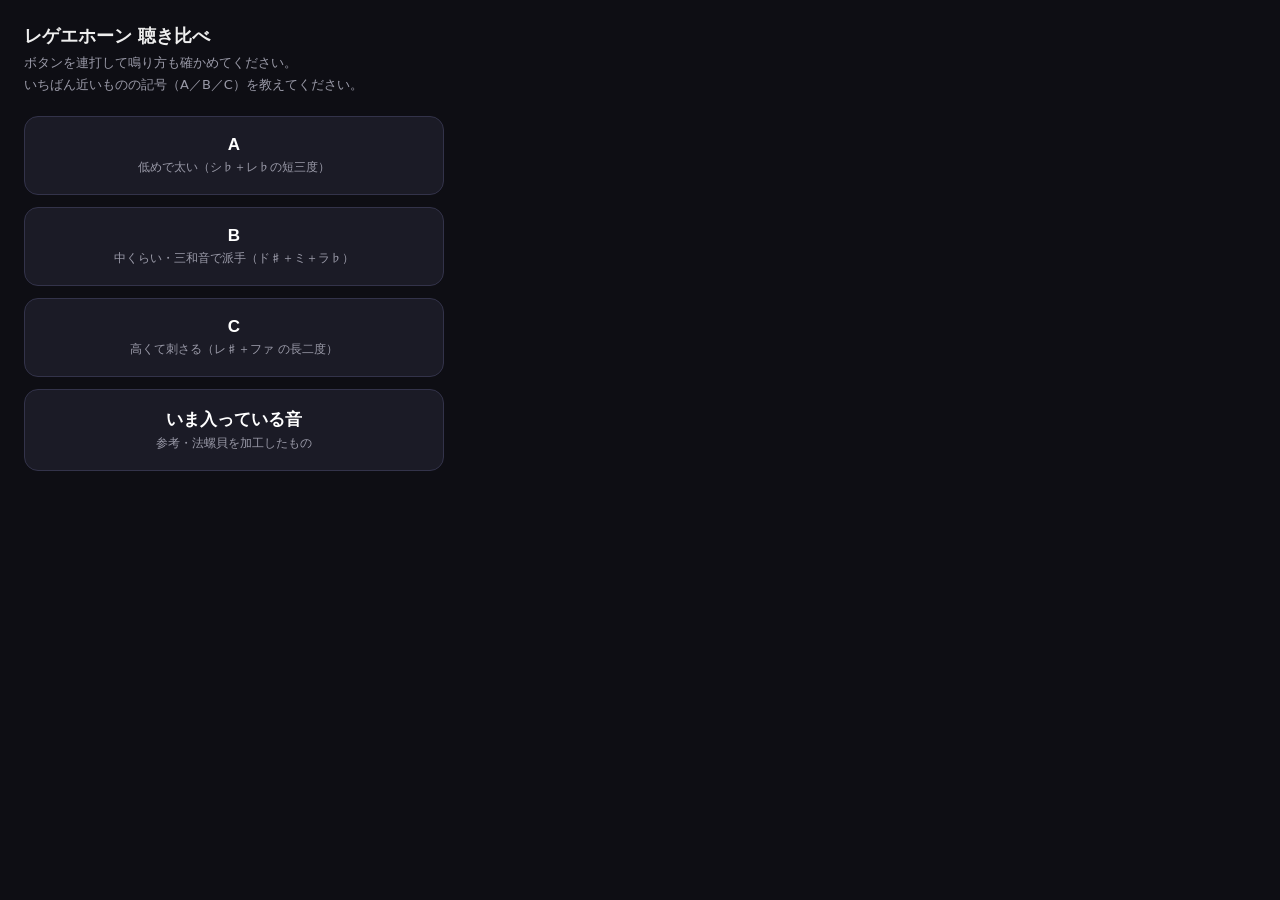
==== horn-test.html @ a0fae934 "レゲエホーンの聴き比べ用ページを一時追加" ====
<!doctype html>
<!-- レゲエホーンの聴き比べ用の仮ページ。音が決まったら削除する -->
<meta charset="utf-8">
<meta name="viewport" content="width=device-width,initial-scale=1">
<title>レゲエホーン 聴き比べ</title>
<style>
  body{margin:0;padding:24px;background:#0e0e14;color:#eee;font-family:system-ui,sans-serif}
  h1{font-size:18px;margin:0 0 4px}
  p{font-size:13px;color:#9a9aa8;margin:0 0 20px;line-height:1.7}
  button{display:block;width:100%;max-width:420px;margin:0 0 12px;padding:18px;
    font-size:17px;font-weight:700;color:#fff;background:#1b1b26;border:1px solid #33334a;
    border-radius:14px;cursor:pointer}
  button:active{background:#2a2a3c}
  small{display:block;font-weight:400;font-size:12px;color:#9a9aa8;margin-top:4px}
</style>
<h1>レゲエホーン 聴き比べ</h1>
<p>ボタンを連打して鳴り方も確かめてください。<br>いちばん近いものの記号（A／B／C）を教えてください。</p>
<div id="b"></div>
<script>
const LIST = [
  ["a", "A", "低めで太い（シ♭＋レ♭の短三度）"],
  ["b", "B", "中くらい・三和音で派手（ド♯＋ミ＋ラ♭）"],
  ["c", "C", "高くて刺さる（レ♯＋ファ の長二度）"],
  ["now", "いま入っている音", "参考・法螺貝を加工したもの"],
];
const ctx = new (window.AudioContext || window.webkitAudioContext)();
const buf = {}, cur = {};
for (const [id, label, note] of LIST) {
  const url = id === "now" ? "sfx/horn.mp3" : "sfx/_horn_" + id + ".mp3";
  fetch(url).then(r => r.arrayBuffer()).then(a => ctx.decodeAudioData(a)).then(d => buf[id] = d);
  const el = document.createElement("button");
  el.innerHTML = label + "<small>" + note + "</small>";
  el.onpointerdown = () => {
    ctx.resume();
    if (!buf[id]) return;
    if (cur[id]) { cur[id].g.gain.linearRampToValueAtTime(0, ctx.currentTime + 0.02); cur[id].s.stop(ctx.currentTime + 0.025); }
    const s = ctx.createBufferSource(), g = ctx.createGain();
    s.buffer = buf[id]; s.connect(g).connect(ctx.destination); s.start();
    cur[id] = { s, g };
  };
  document.getElementById("b").appendChild(el);
}
</script>
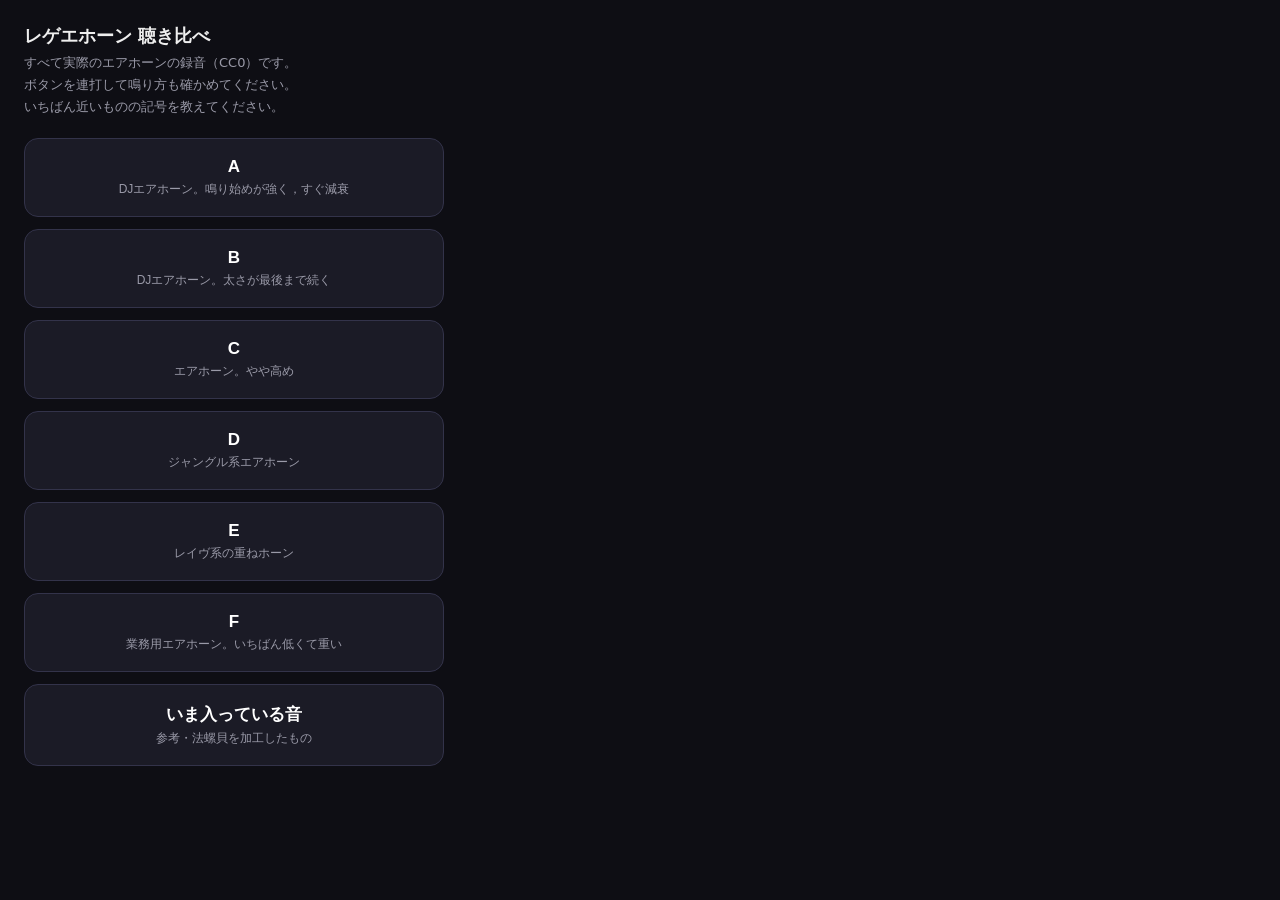
==== commit 206b88f8: "レゲエホーンの候補を実録音（Freesound CC0）6案に差し替え" ====
--- a/horn-test.html
+++ b/horn-test.html
@@ -14,19 +14,22 @@
   small{display:block;font-weight:400;font-size:12px;color:#9a9aa8;margin-top:4px}
 </style>
 <h1>レゲエホーン 聴き比べ</h1>
-<p>ボタンを連打して鳴り方も確かめてください。<br>いちばん近いものの記号（A／B／C）を教えてください。</p>
+<p>すべて実際のエアホーンの録音（CC0）です。<br>ボタンを連打して鳴り方も確かめてください。<br>いちばん近いものの記号を教えてください。</p>
 <div id="b"></div>
 <script>
 const LIST = [
-  ["a", "A", "低めで太い（シ♭＋レ♭の短三度）"],
-  ["b", "B", "中くらい・三和音で派手（ド♯＋ミ＋ラ♭）"],
-  ["c", "C", "高くて刺さる（レ♯＋ファ の長二度）"],
+  ["a", "A", "DJエアホーン。鳴り始めが強く，すぐ減衰"],
+  ["b", "B", "DJエアホーン。太さが最後まで続く"],
+  ["c", "C", "エアホーン。やや高め"],
+  ["d", "D", "ジャングル系エアホーン"],
+  ["e", "E", "レイヴ系の重ねホーン"],
+  ["f", "F", "業務用エアホーン。いちばん低くて重い"],
   ["now", "いま入っている音", "参考・法螺貝を加工したもの"],
 ];
 const ctx = new (window.AudioContext || window.webkitAudioContext)();
 const buf = {}, cur = {};
 for (const [id, label, note] of LIST) {
-  const url = id === "now" ? "sfx/horn.mp3" : "sfx/_horn_" + id + ".mp3";
+  const url = id === "now" ? "sfx/horn.mp3" : "sfx/horn-" + id + ".mp3";
   fetch(url).then(r => r.arrayBuffer()).then(a => ctx.decodeAudioData(a)).then(d => buf[id] = d);
   const el = document.createElement("button");
   el.innerHTML = label + "<small>" + note + "</small>";
